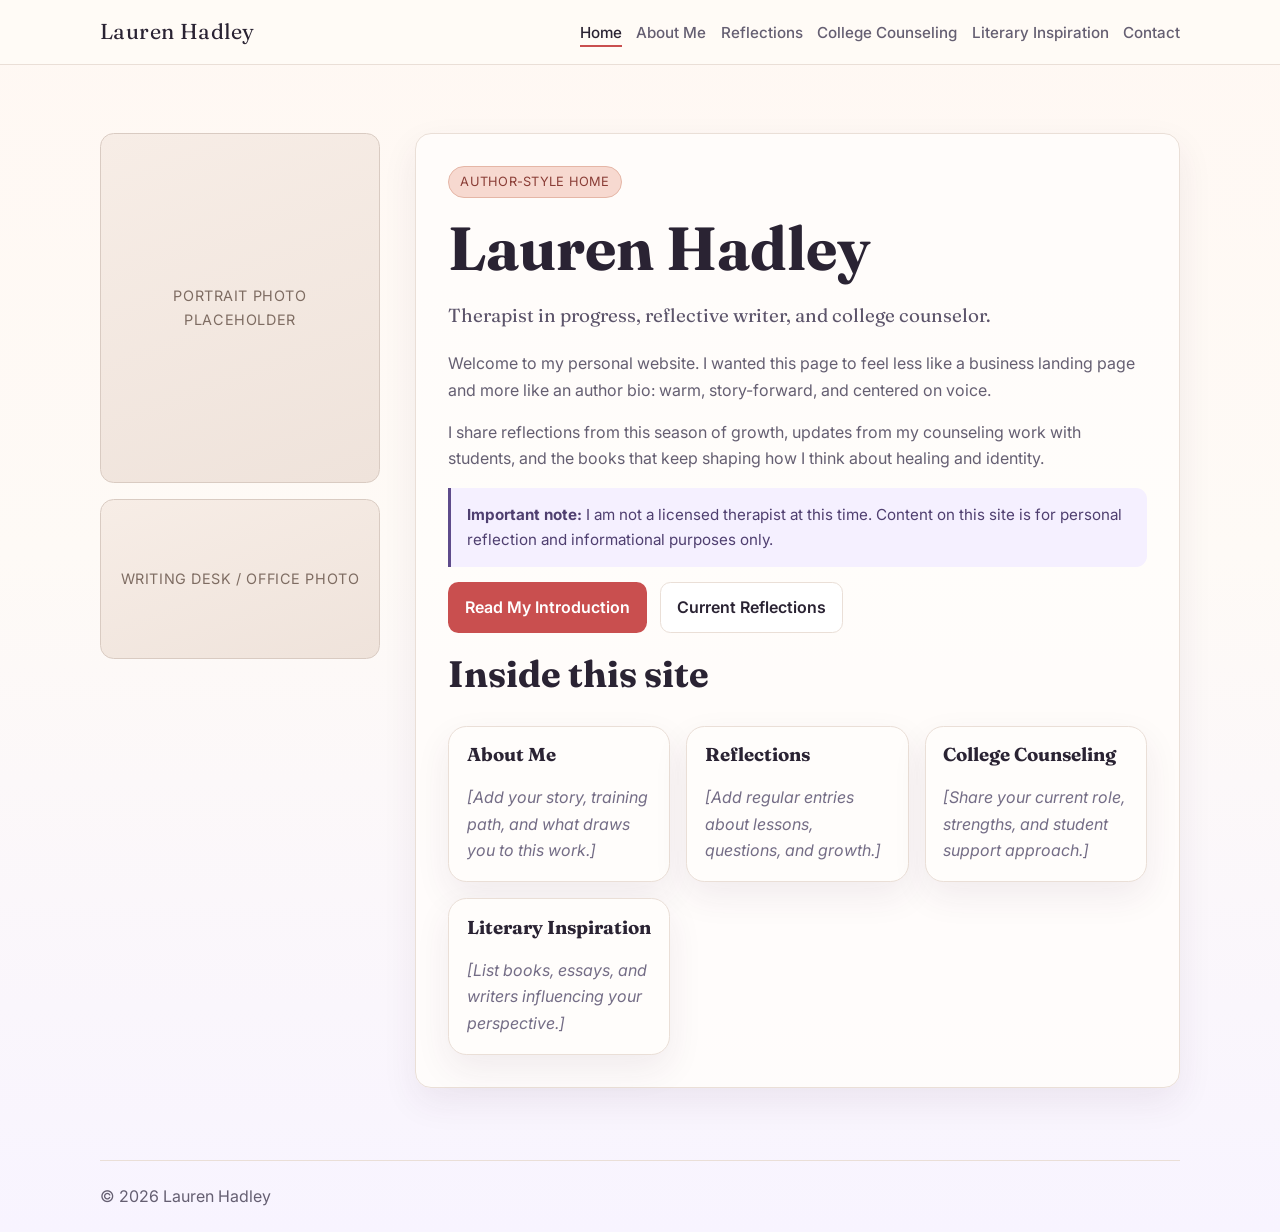
==== index.html @ 943c7522 "Restyle home page with author-inspired layout and photo placeholders" ====
<!DOCTYPE html>
<html lang="en">
  <head>
    <meta charset="UTF-8" />
    <meta name="viewport" content="width=device-width, initial-scale=1.0" />
    <title>Lauren Hadley — Therapist in Progress</title>
    <meta
      name="description"
      content="A personal website introducing Lauren Hadley, sharing reflections on becoming a therapist, college counseling work, and literary inspiration."
    />
    <link rel="stylesheet" href="styles.css" />
  </head>
  <body>
    <header>
      <nav class="container nav">
        <a class="brand" href="index.html">Lauren Hadley</a>
        <ul class="nav-links">
          <li><a data-page href="index.html">Home</a></li>
          <li><a data-page href="about.html">About Me</a></li>
          <li><a data-page href="blog.html">Reflections</a></li>
          <li><a data-page href="projects.html">College Counseling</a></li>
          <li><a data-page href="inspiration.html">Literary Inspiration</a></li>
          <li><a data-page href="contact.html">Contact</a></li>
        </ul>
      </nav>
    </header>

    <main class="container">
      <section class="author-layout">
        <aside class="author-rail">
          <div class="photo-placeholder" role="img" aria-label="Portrait photo placeholder">
            Portrait Photo Placeholder
          </div>
          <div class="photo-placeholder small" role="img" aria-label="Secondary photo placeholder">
            Writing Desk / Office Photo
          </div>
        </aside>

        <article class="author-content">
          <span class="badge">Author-style Home</span>
          <h1>Lauren Hadley</h1>
          <p class="intro-line">Therapist in progress, reflective writer, and college counselor.</p>

          <p>
            Welcome to my personal website. I wanted this page to feel less like a business landing
            page and more like an author bio: warm, story-forward, and centered on voice.
          </p>
          <p>
            I share reflections from this season of growth, updates from my counseling work with
            students, and the books that keep shaping how I think about healing and identity.
          </p>

          <p class="disclaimer">
            <strong>Important note:</strong> I am not a licensed therapist at this time. Content on
            this site is for personal reflection and informational purposes only.
          </p>

          <div class="button-row">
            <a class="button primary" href="about.html">Read My Introduction</a>
            <a class="button" href="blog.html">Current Reflections</a>
          </div>

          <section class="section section-tight">
            <h2>Inside this site</h2>
            <div class="grid">
              <article class="card">
                <h3>About Me</h3>
                <p class="placeholder">[Add your story, training path, and what draws you to this work.]</p>
              </article>
              <article class="card">
                <h3>Reflections</h3>
                <p class="placeholder">[Add regular entries about lessons, questions, and growth.]</p>
              </article>
              <article class="card">
                <h3>College Counseling</h3>
                <p class="placeholder">[Share your current role, strengths, and student support approach.]</p>
              </article>
              <article class="card">
                <h3>Literary Inspiration</h3>
                <p class="placeholder">[List books, essays, and writers influencing your perspective.]</p>
              </article>
            </div>
          </section>
        </article>
      </section>
    </main>

    <footer class="container footer">© <span id="year"></span> Lauren Hadley</footer>
    <script src="script.js"></script>
  </body>
</html>
---- styles.css ----
@import url('https://fonts.googleapis.com/css2?family=Fraunces:opsz,wght@9..144,300;9..144,500;9..144,700&family=Inter:wght@400;500;600&display=swap');

:root {
  --bg: #fefaf6;
  --surface: #fffdfb;
  --text: #2a2333;
  --muted: #655f72;
  --primary: #c94f4f;
  --primary-soft: #f7d9d0;
  --border: #eadfd7;
  --accent: #5e4b8b;
  --max-width: 1080px;
  --shadow: 0 14px 35px rgba(82, 42, 72, 0.08);
}

* {
  box-sizing: border-box;
}

body {
  margin: 0;
  font-family: Inter, system-ui, -apple-system, Segoe UI, Roboto, sans-serif;
  line-height: 1.65;
  color: var(--text);
  background: linear-gradient(180deg, #fff8f3 0%, #fefaf6 45%, #f8f4ff 100%);
}

.container {
  width: min(100% - 2rem, var(--max-width));
  margin-inline: auto;
}

header {
  position: sticky;
  top: 0;
  z-index: 10;
  background: rgba(255, 251, 246, 0.94);
  border-bottom: 1px solid var(--border);
  backdrop-filter: blur(8px);
}

.nav {
  display: flex;
  justify-content: space-between;
  align-items: center;
  gap: 1rem;
  padding: 0.9rem 0;
}

.brand {
  text-decoration: none;
  color: var(--text);
  font-family: Fraunces, serif;
  font-size: 1.35rem;
  letter-spacing: 0.02em;
}

.nav-links {
  list-style: none;
  display: flex;
  flex-wrap: wrap;
  gap: 0.9rem;
  margin: 0;
  padding: 0;
}

.nav-links a {
  color: var(--muted);
  text-decoration: none;
  font-size: 0.95rem;
  font-weight: 500;
  padding-bottom: 0.2rem;
  border-bottom: 2px solid transparent;
}

.nav-links a:hover,
.nav-links a.active {
  color: var(--text);
  border-color: var(--primary);
}

.hero {
  padding: 5rem 0 3rem;
  display: grid;
  grid-template-columns: 1.15fr 0.85fr;
  gap: 1.5rem;
  align-items: start;
}

.hero-card,
.card {
  background: var(--surface);
  border: 1px solid var(--border);
  border-radius: 1.15rem;
  box-shadow: var(--shadow);
}

.hero-copy {
  padding: 0.4rem 0;
}

h1,
h2,
h3 {
  font-family: Fraunces, serif;
  line-height: 1.15;
  margin-top: 0;
}

h1 {
  font-size: clamp(2.1rem, 5vw, 3.8rem);
  margin-bottom: 1rem;
}

h2 {
  font-size: clamp(1.55rem, 3vw, 2.3rem);
}

p {
  margin-top: 0;
  color: var(--muted);
}

.badge {
  display: inline-block;
  margin-bottom: 1rem;
  padding: 0.3rem 0.7rem;
  border-radius: 999px;
  border: 1px solid #e5b6a6;
  background: var(--primary-soft);
  color: #8a3d36;
  font-size: 0.8rem;
  letter-spacing: 0.02em;
  text-transform: uppercase;
}

.button-row {
  display: flex;
  flex-wrap: wrap;
  gap: 0.8rem;
}

.button {
  text-decoration: none;
  padding: 0.7rem 1rem;
  border-radius: 0.65rem;
  border: 1px solid var(--border);
  color: var(--text);
  font-weight: 600;
  background: #fff;
}

.button.primary {
  border-color: transparent;
  background: var(--primary);
  color: #fff;
}

.hero-card {
  padding: 1.2rem;
}

.hero-card h2 {
  font-size: 1.25rem;
  margin-bottom: 0.8rem;
}

.disclaimer {
  border-left: 3px solid var(--accent);
  background: #f5f0ff;
  border-radius: 0 0.7rem 0.7rem 0;
  padding: 0.9rem 1rem;
  color: #4f3f70;
  font-size: 0.95rem;
}

.section {
  padding: 1.25rem 0 3.25rem;
}

.grid {
  display: grid;
  gap: 1rem;
  grid-template-columns: repeat(auto-fit, minmax(210px, 1fr));
}

.card {
  padding: 1.1rem;
}

.card p {
  margin-bottom: 0;
}

.placeholder {
  color: #746d86;
  font-style: italic;
}

.footer {
  margin-top: 2rem;
  border-top: 1px solid var(--border);
  padding: 1.4rem 0;
  color: var(--muted);
}

.page-hero {
  padding-top: 3.2rem;
}

.list {
  margin: 0;
  padding-left: 1.2rem;
  color: var(--muted);
}

.list li + li {
  margin-top: 0.55rem;
}

@media (max-width: 860px) {
  .hero {
    grid-template-columns: 1fr;
    padding-top: 3rem;
  }

  .nav {
    flex-direction: column;
    align-items: flex-start;
  }
}


a {
  color: inherit;
}

.author-layout {
  display: grid;
  grid-template-columns: 280px 1fr;
  gap: 2.2rem;
  padding: 4.2rem 0 2.5rem;
  align-items: start;
}

.author-rail {
  position: sticky;
  top: 6.4rem;
  display: grid;
  gap: 1rem;
}

.photo-placeholder {
  min-height: 350px;
  border-radius: 0.85rem;
  border: 1px solid #d9cbc2;
  background: linear-gradient(160deg, #f7ede6, #efe3db);
  color: #7e6c62;
  display: grid;
  place-items: center;
  text-align: center;
  font-size: 0.9rem;
  letter-spacing: 0.04em;
  text-transform: uppercase;
  padding: 1rem;
}

.photo-placeholder.small {
  min-height: 160px;
}

.author-content {
  background: rgba(255, 253, 251, 0.92);
  border: 1px solid var(--border);
  border-radius: 1rem;
  box-shadow: var(--shadow);
  padding: 2rem;
}

.intro-line {
  font-family: Fraunces, serif;
  color: #5d556b;
  font-size: 1.18rem;
}

.section-tight {
  padding-bottom: 0;
}

@media (max-width: 900px) {
  .author-layout {
    grid-template-columns: 1fr;
    padding-top: 3rem;
  }

  .author-rail {
    position: static;
    grid-template-columns: 1fr 1fr;
  }

  .photo-placeholder {
    min-height: 220px;
  }

  .author-content {
    padding: 1.3rem;
  }
}

@media (max-width: 620px) {
  .author-rail {
    grid-template-columns: 1fr;
  }
}
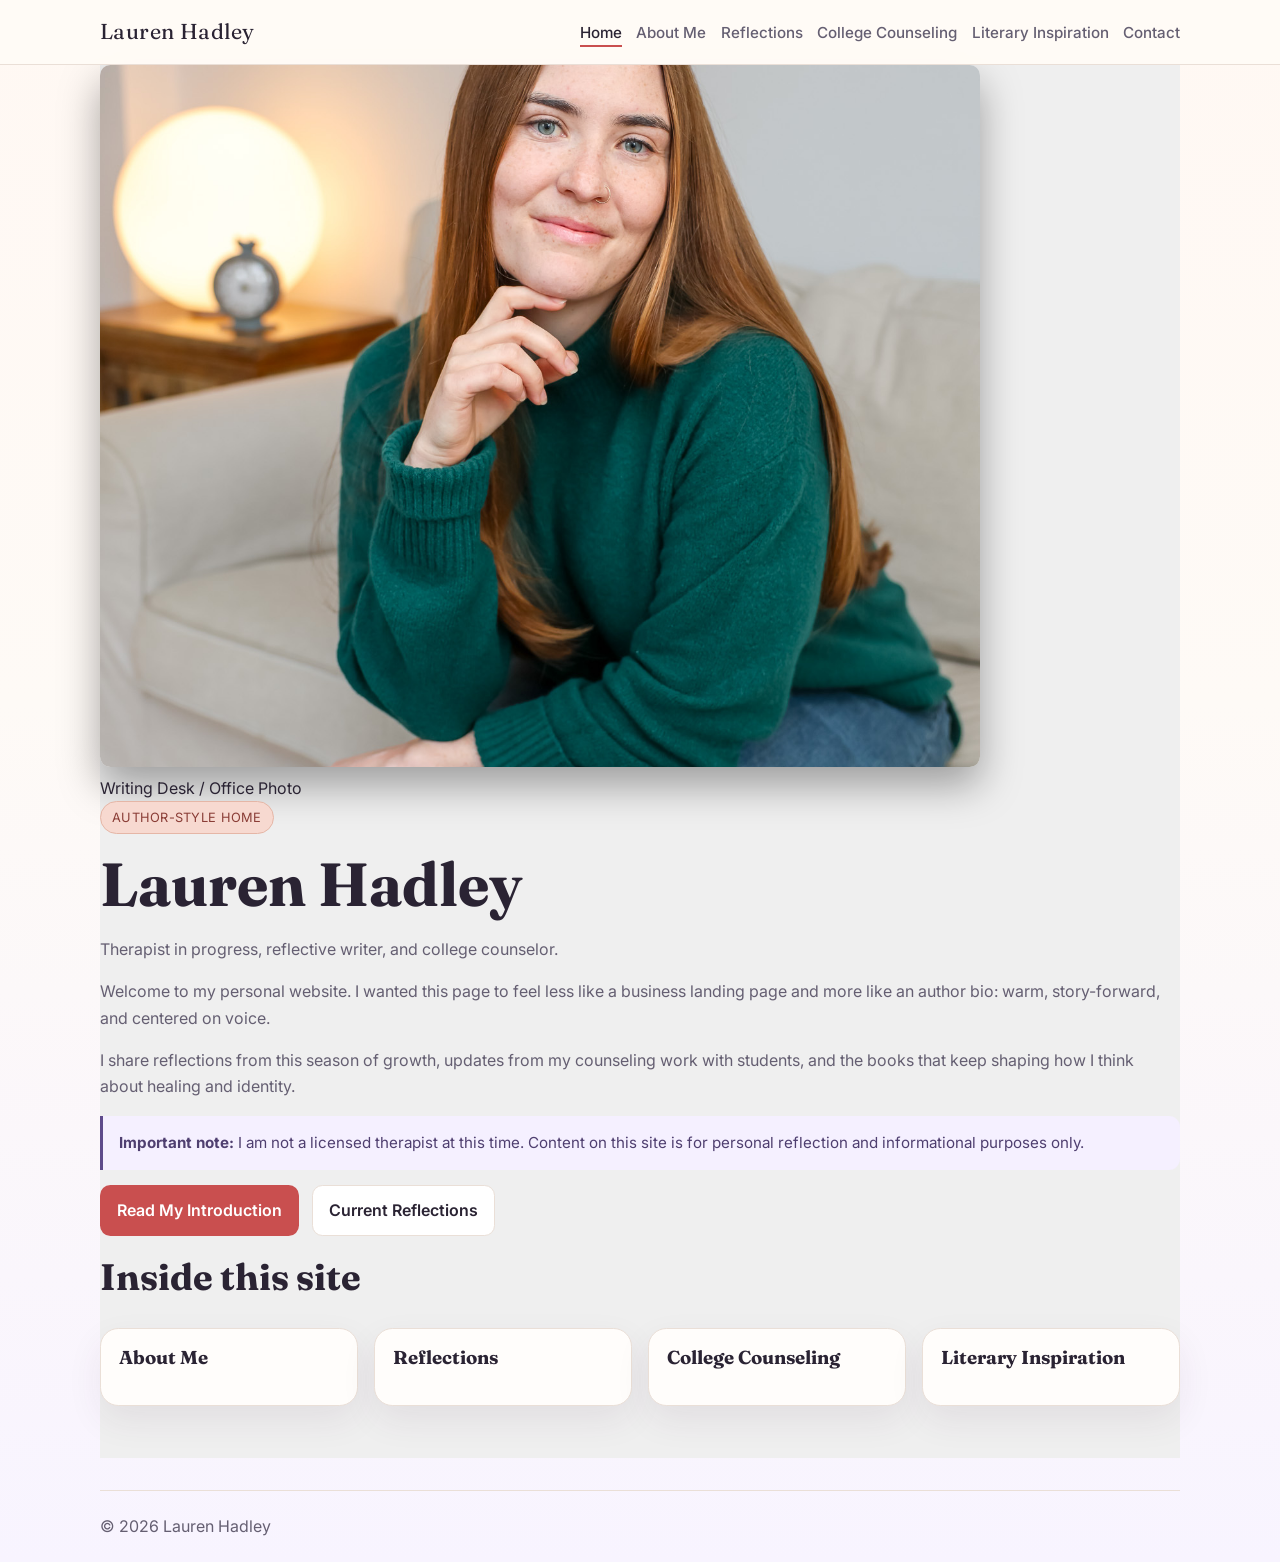
==== commit 02d4b4c0: "moving. images" ====
--- a/index.html
+++ b/index.html
@@ -29,7 +29,11 @@
       <section class="author-layout">
         <aside class="author-rail">
           <div class="photo-placeholder" role="img" aria-label="Portrait photo placeholder">
-            Portrait Photo Placeholder
+            <img
+              class="hero-photo"
+              src="assets/images/lauren-hero.jpg"
+              alt="Lauren Hadley seated in a bright room"
+            />
           </div>
           <div class="photo-placeholder small" role="img" aria-label="Secondary photo placeholder">
             Writing Desk / Office Photo
@@ -65,19 +69,15 @@
             <div class="grid">
               <article class="card">
                 <h3>About Me</h3>
-                <p class="placeholder">[Add your story, training path, and what draws you to this work.]</p>
               </article>
               <article class="card">
                 <h3>Reflections</h3>
-                <p class="placeholder">[Add regular entries about lessons, questions, and growth.]</p>
               </article>
               <article class="card">
                 <h3>College Counseling</h3>
-                <p class="placeholder">[Share your current role, strengths, and student support approach.]</p>
               </article>
               <article class="card">
                 <h3>Literary Inspiration</h3>
-                <p class="placeholder">[List books, essays, and writers influencing your perspective.]</p>
               </article>
             </div>
           </section>
--- a/styles.css
+++ b/styles.css
@@ -230,85 +230,132 @@
   }
 }
 
-
-a {
-  color: inherit;
-}
-
 .author-layout {
-  display: grid;
-  grid-template-columns: 280px 1fr;
-  gap: 2.2rem;
-  padding: 4.2rem 0 2.5rem;
+  background: #efefef;
+}
+
+.author-hero {
+  position: relative;
+  min-height: 62vh;
+  display: flex;
+  align-items: flex-end;
+  justify-content: center;
+  padding: 2rem;
+  background: linear-gradient(180deg, rgba(16, 17, 22, 0.7), rgba(16, 17, 22, 0.25)),
+    linear-gradient(120deg, #5d677a, #8f7f7f 45%, #6e846e);
+}
+
+.author-signature {
+  position: absolute;
+  top: 1.3rem;
+  left: 1.8rem;
+  font-family: 'Brush Script MT', 'Segoe Script', 'Lucida Handwriting', cursive;
+  font-size: clamp(2rem, 4vw, 3.3rem);
+  color: #fff;
+  letter-spacing: 0.03em;
+  text-shadow: 0 4px 12px rgba(0, 0, 0, 0.45);
+}
+
+.hero-photo-placeholder {
+  width: min(100%, 1200px);
+  min-height: 130px;
+  border: 2px dashed rgba(255, 255, 255, 0.65);
+  border-radius: 0.5rem;
+  color: rgba(255, 255, 255, 0.95);
+  display: grid;
+  place-items: center;
+  font-size: 1.05rem;
+  letter-spacing: 0.02em;
+  background: rgba(255, 255, 255, 0.08);
+}
+
+.author-bio {
+  display: grid;
+  grid-template-columns: 1.05fr 0.95fr;
+  gap: 1.5rem;
   align-items: start;
 }
 
-.author-rail {
-  position: sticky;
-  top: 6.4rem;
-  display: grid;
-  gap: 1rem;
-}
-
-.photo-placeholder {
-  min-height: 350px;
-  border-radius: 0.85rem;
-  border: 1px solid #d9cbc2;
-  background: linear-gradient(160deg, #f7ede6, #efe3db);
-  color: #7e6c62;
+.bio-copy,
+.bio-photo,
+.photo-card {
+  background: #f7f7f7;
+}
+
+.portrait-placeholder,
+.small-photo-placeholder {
+  width: 100%;
+  border: 2px dashed #9ca0aa;
+  border-radius: 0.8rem;
   display: grid;
   place-items: center;
-  text-align: center;
-  font-size: 0.9rem;
-  letter-spacing: 0.04em;
-  text-transform: uppercase;
-  padding: 1rem;
-}
-
-.photo-placeholder.small {
-  min-height: 160px;
-}
-
-.author-content {
-  background: rgba(255, 253, 251, 0.92);
-  border: 1px solid var(--border);
-  border-radius: 1rem;
-  box-shadow: var(--shadow);
-  padding: 2rem;
-}
-
-.intro-line {
-  font-family: Fraunces, serif;
-  color: #5d556b;
-  font-size: 1.18rem;
-}
-
-.section-tight {
-  padding-bottom: 0;
-}
-
-@media (max-width: 900px) {
-  .author-layout {
-    grid-template-columns: 1fr;
-    padding-top: 3rem;
-  }
-
-  .author-rail {
-    position: static;
-    grid-template-columns: 1fr 1fr;
-  }
-
-  .photo-placeholder {
-    min-height: 220px;
-  }
-
-  .author-content {
-    padding: 1.3rem;
-  }
-}
-
-@media (max-width: 620px) {
-  .author-rail {
+  color: #616877;
+  font-style: italic;
+}
+
+.portrait-placeholder {
+  min-height: 430px;
+}
+
+.photo-card {
+  padding: 0.8rem;
+}
+
+.small-photo-placeholder {
+  min-height: 210px;
+}
+
+@media (max-width: 860px) {
+  .author-bio {
     grid-template-columns: 1fr;
   }
-}
+
+  .author-signature {
+    left: 1rem;
+    top: 1rem;
+  }
+}
+
+.hero-photo {
+  width: min(100%, 880px);
+  max-height: 78vh;
+  object-fit: cover;
+  border-radius: 0.65rem;
+  box-shadow: 0 18px 40px rgba(0, 0, 0, 0.35);
+}
+
+.portrait-photo,
+.small-photo,
+.gallery-item img {
+  width: 100%;
+  display: block;
+  object-fit: cover;
+  border-radius: 0.8rem;
+}
+
+.portrait-photo {
+  max-height: 580px;
+}
+
+.small-photo {
+  min-height: 210px;
+  aspect-ratio: 4 / 5;
+}
+
+.inspiration-gallery {
+  padding-top: 1.5rem;
+}
+
+.gallery-grid {
+  display: grid;
+  gap: 1rem;
+  grid-template-columns: repeat(auto-fit, minmax(230px, 1fr));
+}
+
+.gallery-item {
+  padding: 0.65rem;
+}
+
+.gallery-item img {
+  aspect-ratio: 4 / 3;
+}
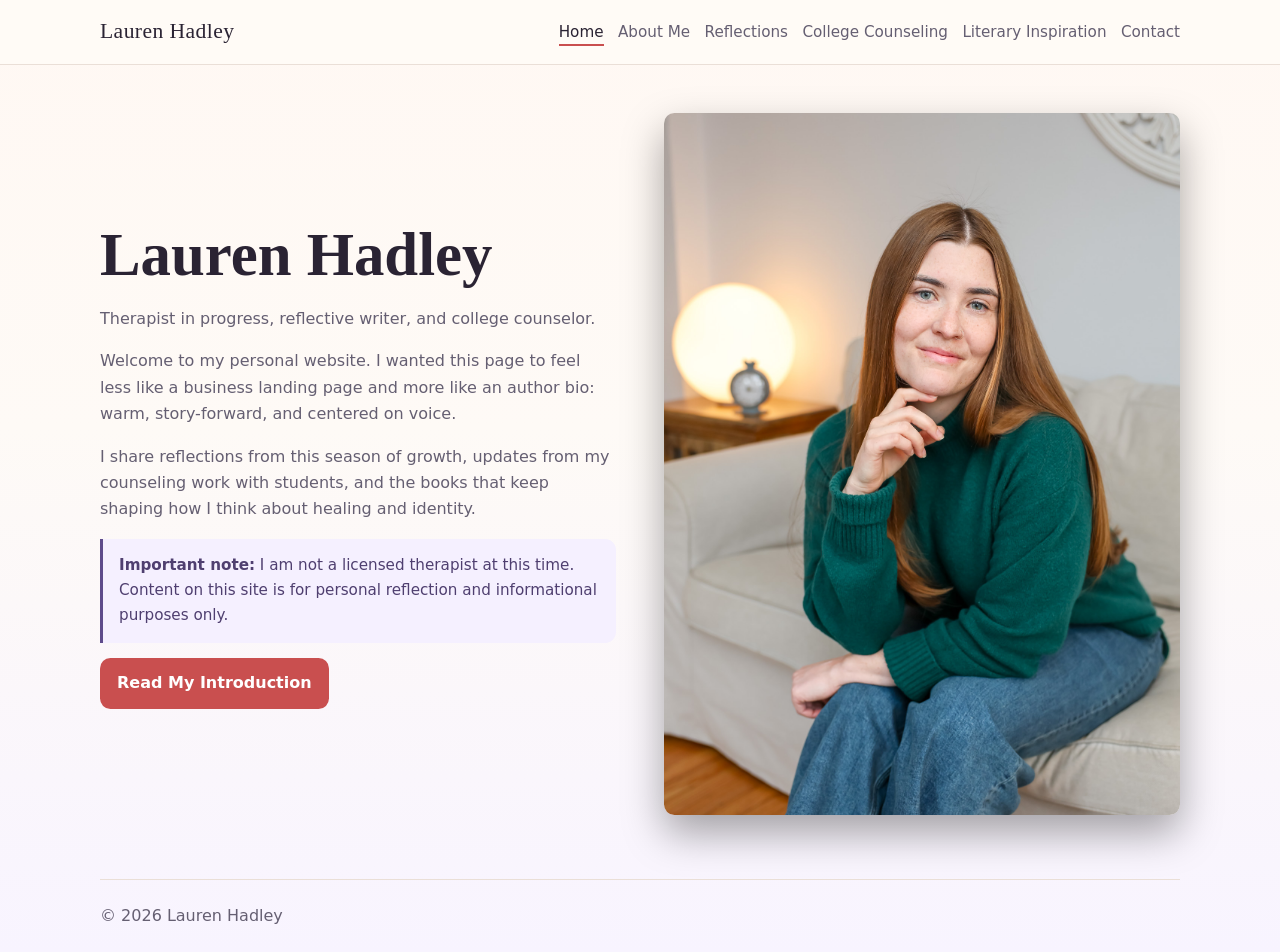
==== commit df8897d4: "mocving photo again" ====
--- a/index.html
+++ b/index.html
@@ -26,63 +26,31 @@
     </header>
 
     <main class="container">
-      <section class="author-layout">
-        <aside class="author-rail">
-          <div class="photo-placeholder" role="img" aria-label="Portrait photo placeholder">
+        <section class="hero-flex">
+          <div class="hero-text">
+            <h1>Lauren Hadley</h1>
+            <p class="intro-line">Therapist in progress, reflective writer, and college counselor.</p>
+            <p>
+              Welcome to my personal website. I wanted this page to feel less like a business landing page and more like an author bio: warm, story-forward, and centered on voice.
+            </p>
+            <p>
+              I share reflections from this season of growth, updates from my counseling work with students, and the books that keep shaping how I think about healing and identity.
+            </p>
+            <p class="disclaimer">
+              <strong>Important note:</strong> I am not a licensed therapist at this time. Content on this site is for personal reflection and informational purposes only.
+            </p>
+            <div class="button-row">
+              <a class="button primary" href="about.html">Read My Introduction</a>
+            </div>
+          </div>
+          <div class="hero-image">
             <img
               class="hero-photo"
               src="assets/images/lauren-hero.jpg"
               alt="Lauren Hadley seated in a bright room"
             />
           </div>
-          <div class="photo-placeholder small" role="img" aria-label="Secondary photo placeholder">
-            Writing Desk / Office Photo
-          </div>
-        </aside>
-
-        <article class="author-content">
-          <span class="badge">Author-style Home</span>
-          <h1>Lauren Hadley</h1>
-          <p class="intro-line">Therapist in progress, reflective writer, and college counselor.</p>
-
-          <p>
-            Welcome to my personal website. I wanted this page to feel less like a business landing
-            page and more like an author bio: warm, story-forward, and centered on voice.
-          </p>
-          <p>
-            I share reflections from this season of growth, updates from my counseling work with
-            students, and the books that keep shaping how I think about healing and identity.
-          </p>
-
-          <p class="disclaimer">
-            <strong>Important note:</strong> I am not a licensed therapist at this time. Content on
-            this site is for personal reflection and informational purposes only.
-          </p>
-
-          <div class="button-row">
-            <a class="button primary" href="about.html">Read My Introduction</a>
-            <a class="button" href="blog.html">Current Reflections</a>
-          </div>
-
-          <section class="section section-tight">
-            <h2>Inside this site</h2>
-            <div class="grid">
-              <article class="card">
-                <h3>About Me</h3>
-              </article>
-              <article class="card">
-                <h3>Reflections</h3>
-              </article>
-              <article class="card">
-                <h3>College Counseling</h3>
-              </article>
-              <article class="card">
-                <h3>Literary Inspiration</h3>
-              </article>
-            </div>
-          </section>
-        </article>
-      </section>
+        </section>
     </main>
 
     <footer class="container footer">© <span id="year"></span> Lauren Hadley</footer>
--- a/styles.css
+++ b/styles.css
@@ -1,3 +1,47 @@
+/* Hero Flex Layout for Home Page */
+.hero-flex {
+  display: flex;
+  flex-direction: row;
+  align-items: center;
+  justify-content: space-between;
+  gap: 3rem;
+  padding: 3rem 0 2rem;
+}
+
+.hero-text {
+  flex: 1 1 0;
+  max-width: 520px;
+}
+
+.hero-image {
+  flex: 1 1 0;
+  display: flex;
+  justify-content: flex-end;
+}
+
+.hero-photo {
+  width: 350px;
+  max-width: 100%;
+  height: auto;
+  border-radius: 0.65rem;
+  box-shadow: 0 18px 40px rgba(0, 0, 0, 0.25);
+}
+
+@media (max-width: 900px) {
+  .hero-flex {
+    flex-direction: column;
+    gap: 2rem;
+    padding: 2rem 0 1rem;
+  }
+  .hero-image {
+    justify-content: center;
+    width: 100%;
+  }
+  .hero-photo {
+    width: 100%;
+    max-width: 350px;
+  }
+}
 @import url('https://fonts.googleapis.com/css2?family=Fraunces:opsz,wght@9..144,300;9..144,500;9..144,700&family=Inter:wght@400;500;600&display=swap');
 
 :root {
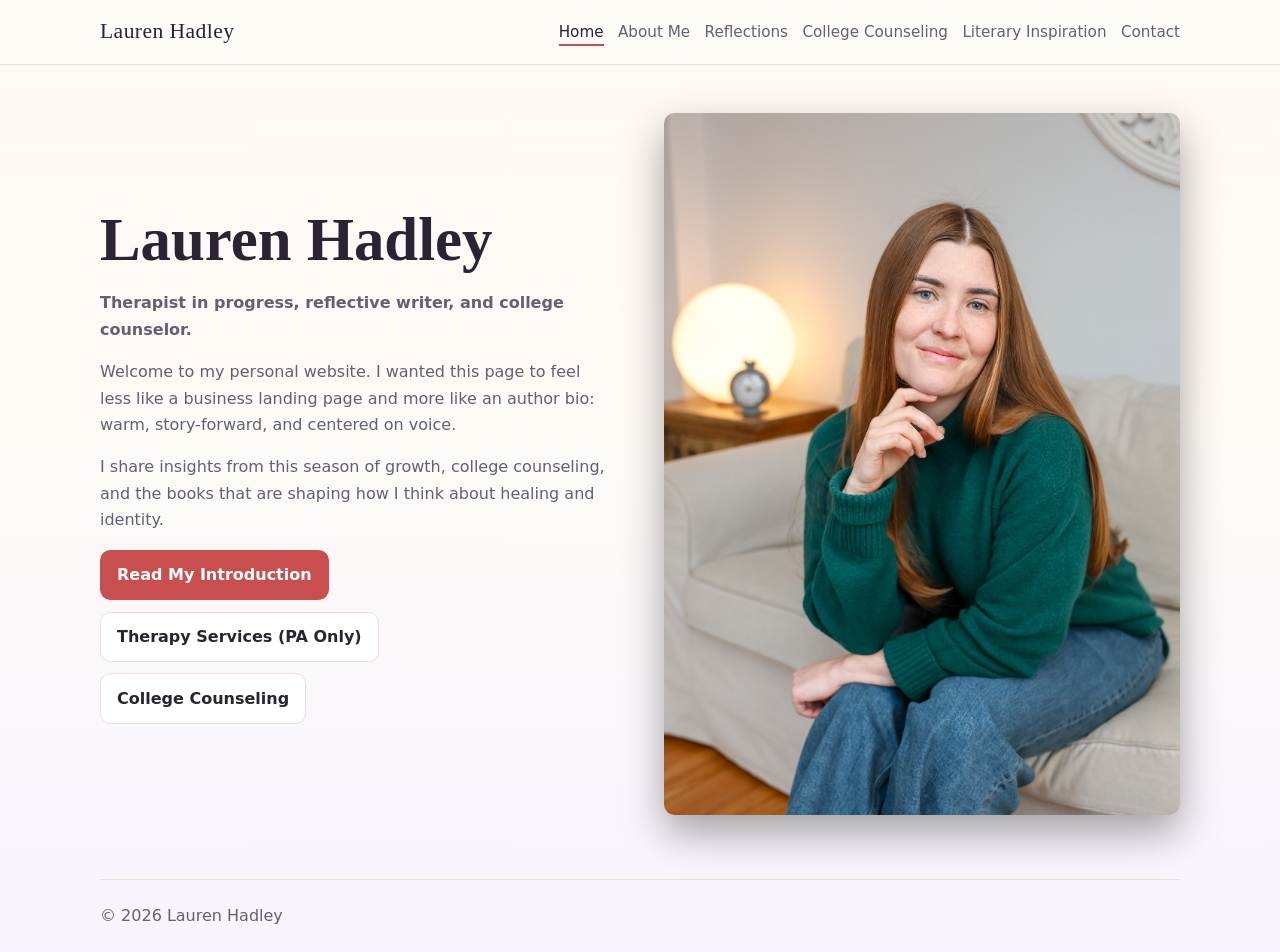
==== commit d867a3ac: "Changing the buttons" ====
--- a/index.html
+++ b/index.html
@@ -29,18 +29,17 @@
         <section class="hero-flex">
           <div class="hero-text">
             <h1>Lauren Hadley</h1>
-            <p class="intro-line">Therapist in progress, reflective writer, and college counselor.</p>
+            <p class="intro-line"><strong>Therapist in progress, reflective writer, and college counselor.</strong></p>
             <p>
               Welcome to my personal website. I wanted this page to feel less like a business landing page and more like an author bio: warm, story-forward, and centered on voice.
             </p>
             <p>
-              I share reflections from this season of growth, updates from my counseling work with students, and the books that keep shaping how I think about healing and identity.
+              I share insights from this season of growth, college counseling, and the books that are shaping how I think about healing and identity.
             </p>
-            <p class="disclaimer">
-              <strong>Important note:</strong> I am not a licensed therapist at this time. Content on this site is for personal reflection and informational purposes only.
-            </p>
-            <div class="button-row">
+            <div class="button-row" style="flex-direction: column; align-items: flex-start; gap: 0.7rem;">
               <a class="button primary" href="about.html">Read My Introduction</a>
+              <a class="button blue-button" href="blog.html">Therapy Services (PA Only)</a>
+              <a class="button blue-button" href="projects.html">College Counseling</a>
             </div>
           </div>
           <div class="hero-image">
--- a/styles.css
+++ b/styles.css
@@ -1,3 +1,16 @@
+/* Blue button for Therapy and College Counseling */
+.blue-button {
+  background: var(--accent);
+  color: #fff;
+  border-color: var(--accent);
+}
+
+.blue-button:hover,
+.blue-button:focus {
+  background: #4a3970;
+  border-color: #4a3970;
+  color: #fff;
+}
 /* Hero Flex Layout for Home Page */
 .hero-flex {
   display: flex;
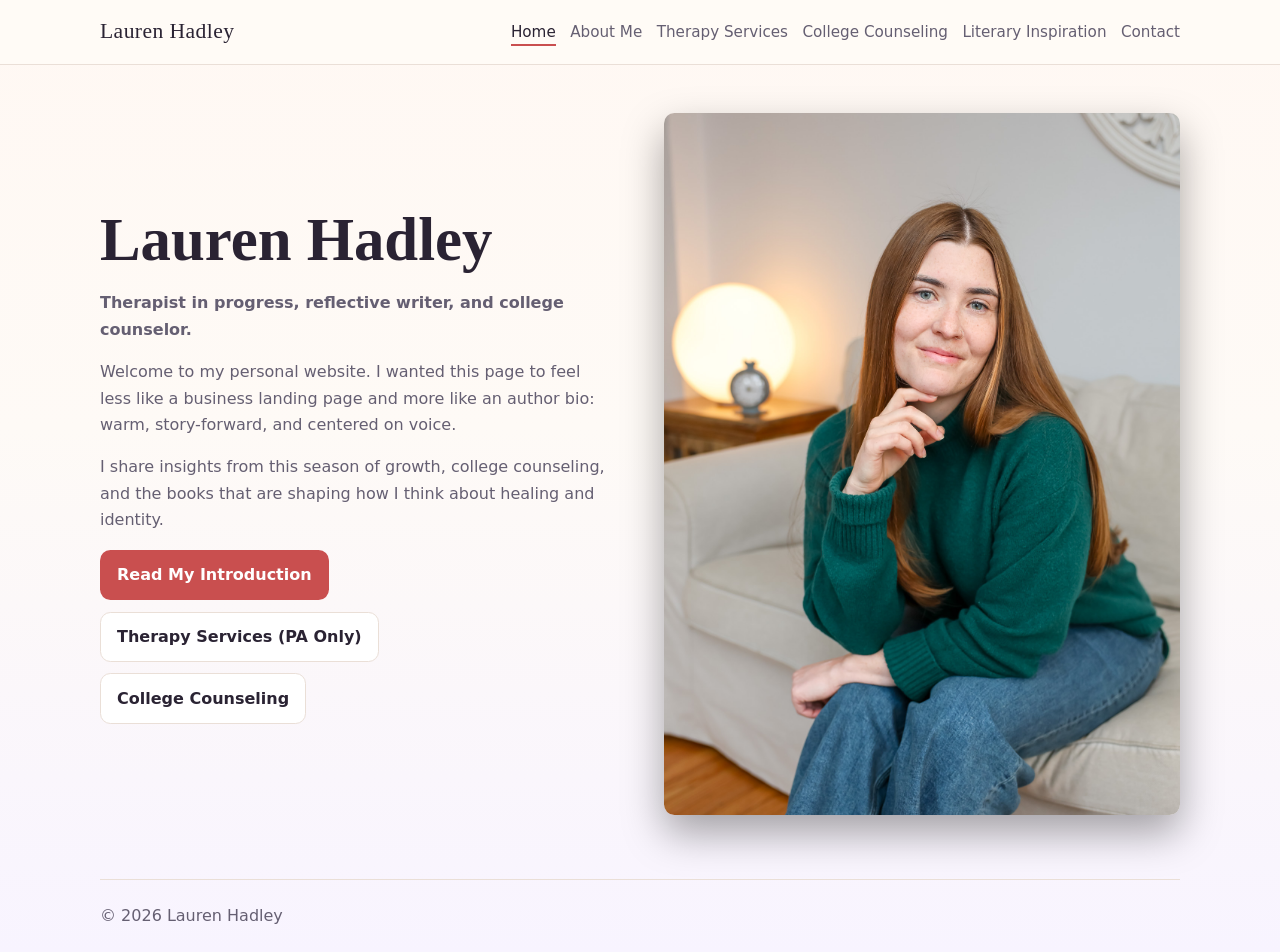
==== commit 1dd0cbd8: "Fixing page name and photo size" ====
--- a/index.html
+++ b/index.html
@@ -6,7 +6,7 @@
     <title>Lauren Hadley — Therapist in Progress</title>
     <meta
       name="description"
-      content="A personal website introducing Lauren Hadley, sharing reflections on becoming a therapist, college counseling work, and literary inspiration."
+      content="A personal website introducing Lauren Hadley, sharing therapy services, college counseling work, and literary inspiration."
     />
     <link rel="stylesheet" href="styles.css" />
   </head>
@@ -17,7 +17,7 @@
         <ul class="nav-links">
           <li><a data-page href="index.html">Home</a></li>
           <li><a data-page href="about.html">About Me</a></li>
-          <li><a data-page href="blog.html">Reflections</a></li>
+          <li><a data-page href="blog.html">Therapy Services</a></li>
           <li><a data-page href="projects.html">College Counseling</a></li>
           <li><a data-page href="inspiration.html">Literary Inspiration</a></li>
           <li><a data-page href="contact.html">Contact</a></li>
--- a/styles.css
+++ b/styles.css
@@ -1,3 +1,96 @@
+/* Therapy Cards Flex Layout for Therapy Page */
+.therapy-cards-flex {
+  display: flex;
+  flex-direction: row;
+  align-items: stretch;
+  gap: 3rem;
+  margin: 3rem 0 2rem;
+}
+
+.therapy-image-tall {
+  flex: 1 1 0;
+  display: flex;
+  justify-content: flex-start;
+  align-items: stretch;
+}
+
+.therapy-photo-tall {
+  width: 320px;
+  max-width: 100%;
+  height: 100%;
+  object-fit: cover;
+  border-radius: 0.65rem;
+  box-shadow: 0 18px 40px rgba(0, 0, 0, 0.18);
+}
+
+.therapy-cards-column {
+  flex: 2 1 0;
+  display: flex;
+  flex-direction: column;
+  gap: 2rem;
+}
+
+@media (max-width: 900px) {
+  .therapy-cards-flex {
+    flex-direction: column;
+    gap: 2rem;
+    margin: 2rem 0 1rem;
+  }
+  .therapy-image-tall {
+    justify-content: center;
+    width: 100%;
+    align-items: center;
+  }
+  .therapy-photo-tall {
+    width: 100%;
+    max-width: 320px;
+    height: auto;
+  }
+}
+/* Therapy Flex Layout for Therapy Page */
+.therapy-flex {
+  display: flex;
+  flex-direction: row;
+  align-items: center;
+  justify-content: space-between;
+  gap: 3rem;
+  margin: 3rem 0 2rem;
+}
+
+.therapy-image {
+  flex: 1 1 0;
+  display: flex;
+  justify-content: flex-start;
+}
+
+.therapy-photo {
+  width: 320px;
+  max-width: 100%;
+  height: auto;
+  border-radius: 0.65rem;
+  box-shadow: 0 18px 40px rgba(0, 0, 0, 0.18);
+}
+
+.therapy-text {
+  flex: 1 1 0;
+  max-width: 520px;
+}
+
+@media (max-width: 900px) {
+  .therapy-flex {
+    flex-direction: column;
+    gap: 2rem;
+    margin: 2rem 0 1rem;
+  }
+  .therapy-image {
+    justify-content: center;
+    width: 100%;
+  }
+  .therapy-photo {
+    width: 100%;
+    max-width: 320px;
+  }
+}
 /* Blue button for Therapy and College Counseling */
 .blue-button {
   background: var(--accent);
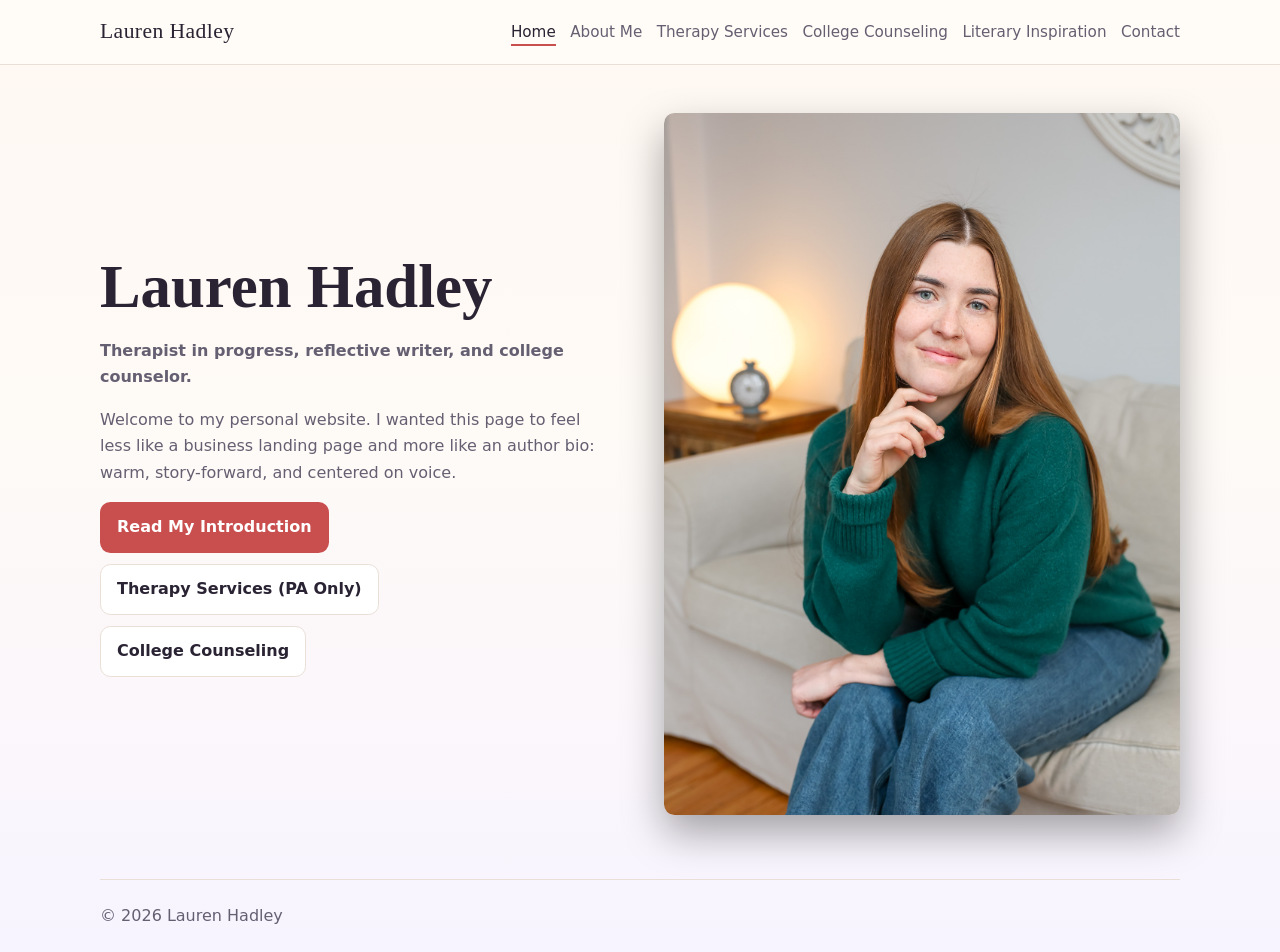
==== commit 97473664: "Adding more college stuff" ====
--- a/index.html
+++ b/index.html
@@ -33,9 +33,6 @@
             <p>
               Welcome to my personal website. I wanted this page to feel less like a business landing page and more like an author bio: warm, story-forward, and centered on voice.
             </p>
-            <p>
-              I share insights from this season of growth, college counseling, and the books that are shaping how I think about healing and identity.
-            </p>
             <div class="button-row" style="flex-direction: column; align-items: flex-start; gap: 0.7rem;">
               <a class="button primary" href="about.html">Read My Introduction</a>
               <a class="button blue-button" href="blog.html">Therapy Services (PA Only)</a>
--- a/styles.css
+++ b/styles.css
@@ -1,3 +1,33 @@
+.therapy-cards-column {
+  flex: 2 1 0;
+  display: flex;
+  flex-direction: column;
+  gap: 2rem;
+  align-items: flex-end;
+}
+
+.therapy-card {
+  width: 100%;
+  min-width: 350px;
+  max-width: 520px;
+  box-sizing: border-box;
+}
+
+.therapy-image-tall {
+  flex: 1.5 1 0;
+  display: flex;
+  justify-content: flex-start;
+  align-items: stretch;
+}
+
+.therapy-photo-tall {
+  width: 600px;
+  max-width: 100%;
+  height: 100%;
+  object-fit: cover;
+  border-radius: 0.65rem;
+  box-shadow: 0 18px 40px rgba(0, 0, 0, 0.18);
+}
 /* Therapy Cards Flex Layout for Therapy Page */
 .therapy-cards-flex {
   display: flex;
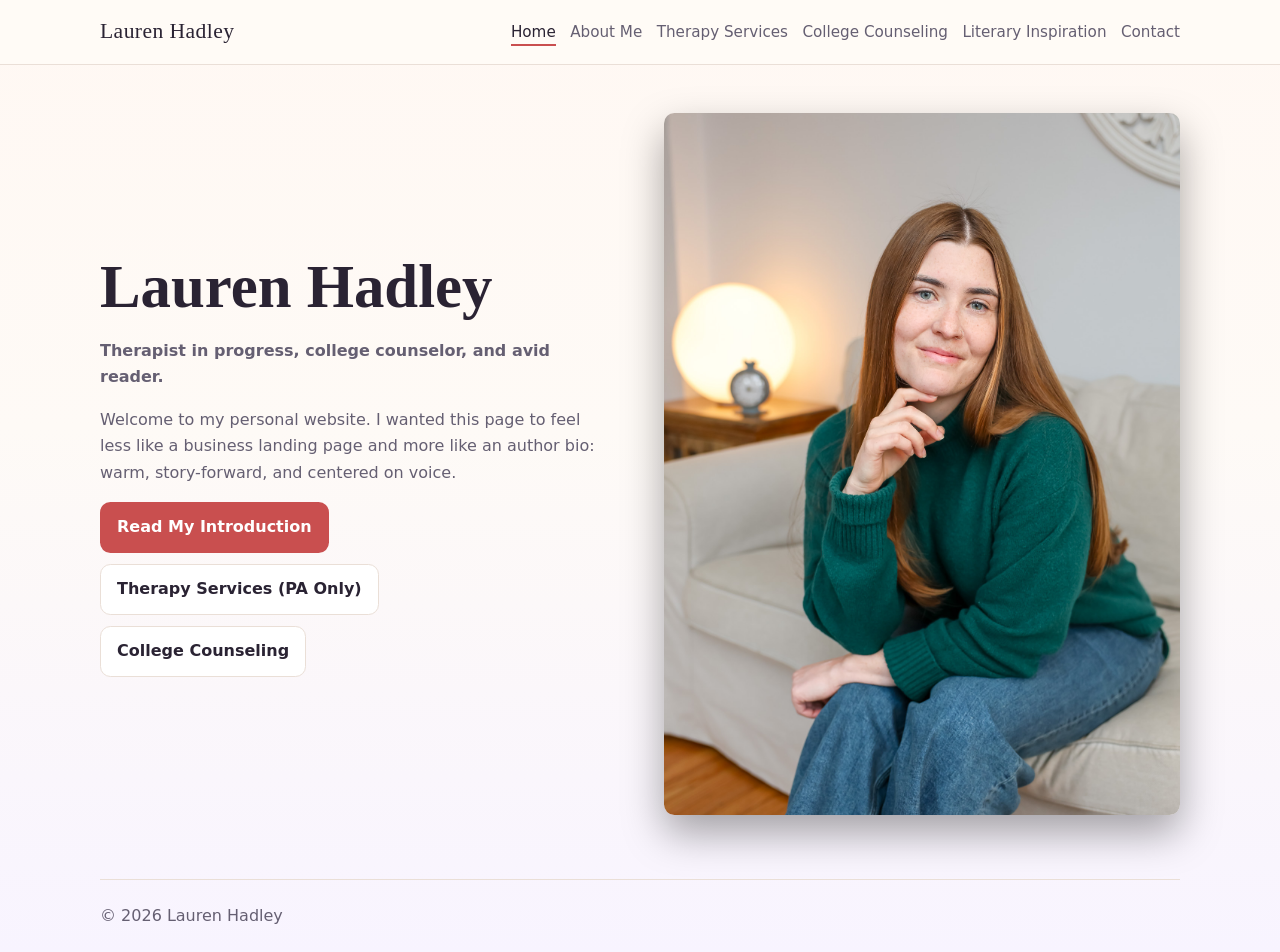
==== commit c527e76e: "more small adjustments" ====
--- a/index.html
+++ b/index.html
@@ -29,7 +29,7 @@
         <section class="hero-flex">
           <div class="hero-text">
             <h1>Lauren Hadley</h1>
-            <p class="intro-line"><strong>Therapist in progress, reflective writer, and college counselor.</strong></p>
+            <p class="intro-line"><strong>Therapist in progress, college counselor, and avid reader.</strong></p>
             <p>
               Welcome to my personal website. I wanted this page to feel less like a business landing page and more like an author bio: warm, story-forward, and centered on voice.
             </p>
--- a/styles.css
+++ b/styles.css
@@ -1,3 +1,44 @@
+/* Remove bullet and align LinkedIn row */
+.linkedin-row {
+  margin: 0.5rem 0 0 0;
+  padding: 0;
+  display: flex;
+  align-items: center;
+}
+/* LinkedIn link styling */
+.linkedin-link {
+  color: #0a66c2;
+  font-weight: 600;
+  text-decoration: none;
+  transition: color 0.2s;
+}
+.linkedin-link:hover,
+.linkedin-link:focus {
+  color: #004182;
+  text-decoration: underline;
+}
+/* Contact page flex layout */
+.contact-flex {
+  display: flex;
+  flex-direction: row;
+  gap: 2.5rem;
+  margin: 2.5rem 0 2rem;
+  justify-content: space-between;
+}
+
+.contact-card {
+  flex: 1 1 0;
+  min-width: 280px;
+  max-width: 420px;
+  box-sizing: border-box;
+}
+
+@media (max-width: 900px) {
+  .contact-flex {
+    flex-direction: column;
+    gap: 2rem;
+  }
+}
 .therapy-cards-column {
   flex: 2 1 0;
   display: flex;
@@ -21,7 +62,7 @@
 }
 
 .therapy-photo-tall {
-  width: 600px;
+  width: 1200px;
   max-width: 100%;
   height: 100%;
   object-fit: cover;
@@ -45,7 +86,7 @@
 }
 
 .therapy-photo-tall {
-  width: 320px;
+  width: 1200px;
   max-width: 100%;
   height: 100%;
   object-fit: cover;
@@ -73,7 +114,7 @@
   }
   .therapy-photo-tall {
     width: 100%;
-    max-width: 320px;
+    max-width: 600px;
     height: auto;
   }
 }
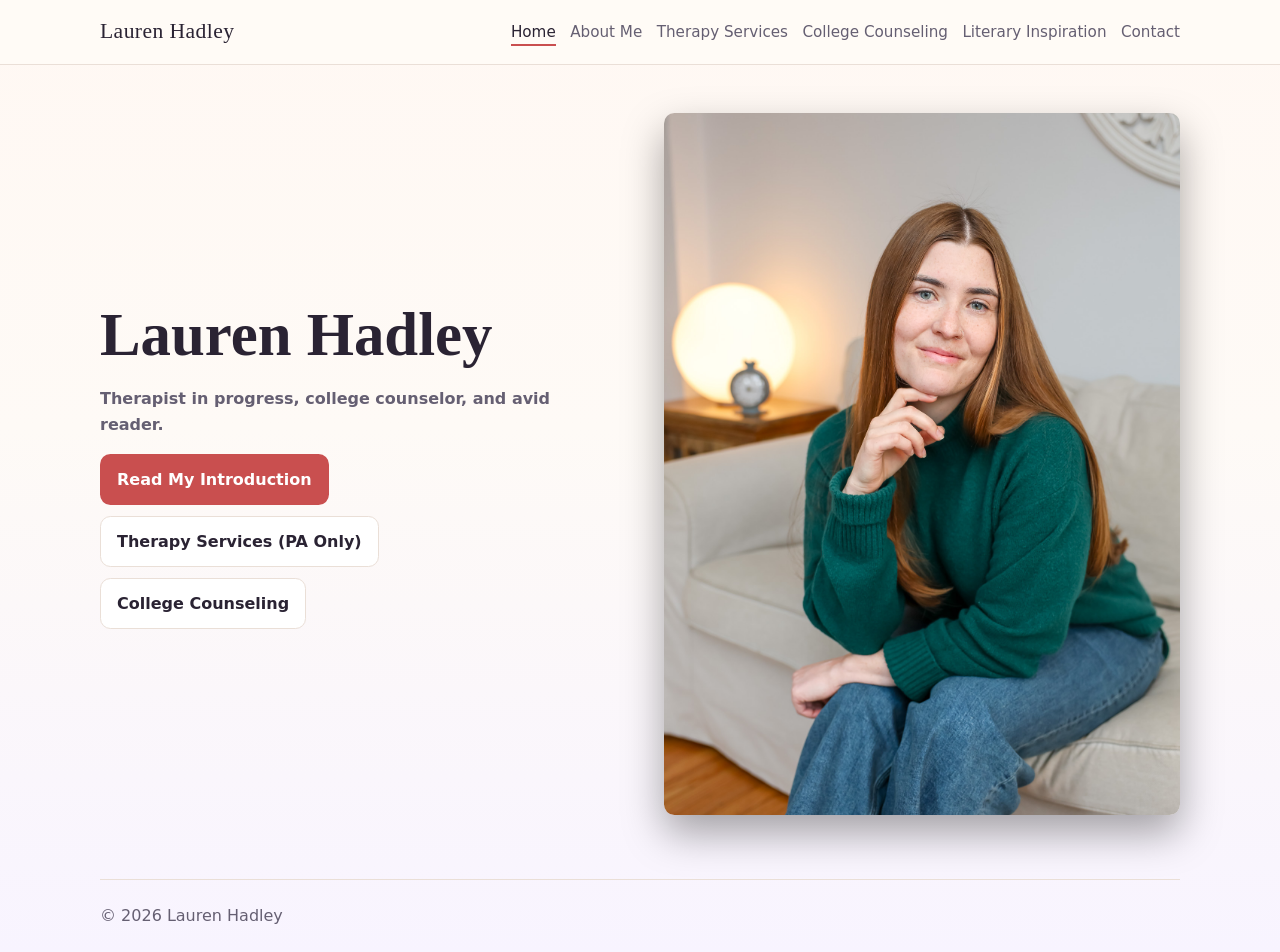
==== commit e80fdac3: "Clarifying main page" ====
--- a/index.html
+++ b/index.html
@@ -30,9 +30,6 @@
           <div class="hero-text">
             <h1>Lauren Hadley</h1>
             <p class="intro-line"><strong>Therapist in progress, college counselor, and avid reader.</strong></p>
-            <p>
-              Welcome to my personal website. I wanted this page to feel less like a business landing page and more like an author bio: warm, story-forward, and centered on voice.
-            </p>
             <div class="button-row" style="flex-direction: column; align-items: flex-start; gap: 0.7rem;">
               <a class="button primary" href="about.html">Read My Introduction</a>
               <a class="button blue-button" href="blog.html">Therapy Services (PA Only)</a>
--- a/styles.css
+++ b/styles.css
@@ -114,7 +114,7 @@
   }
   .therapy-photo-tall {
     width: 100%;
-    max-width: 600px;
+    max-width: 1200px;
     height: auto;
   }
 }
